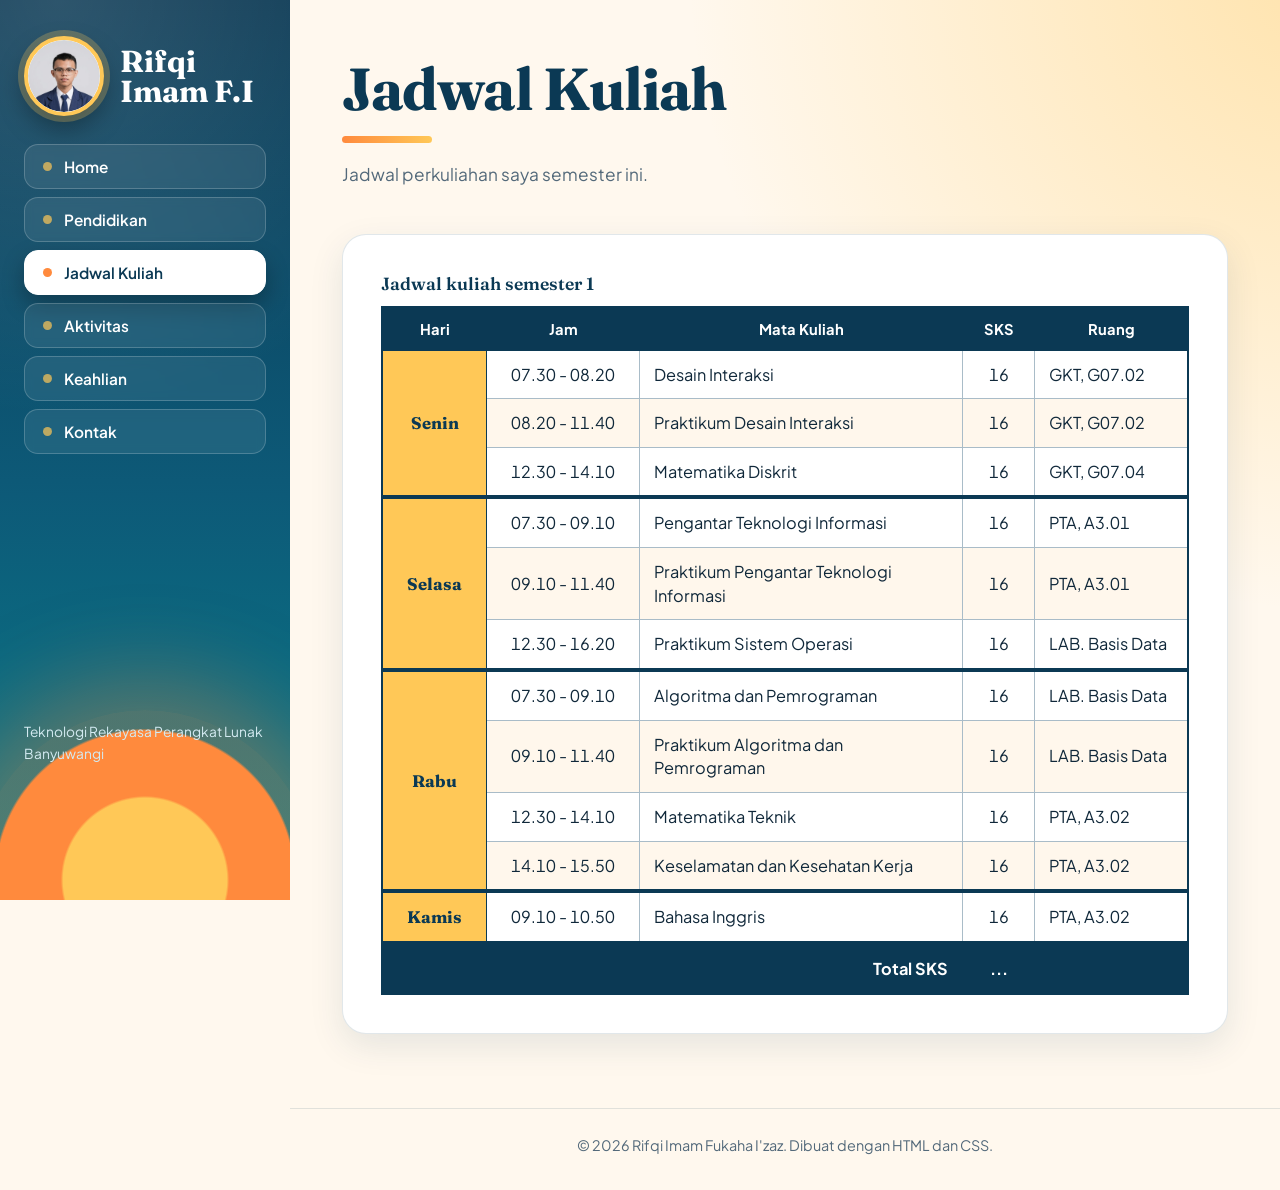
==== jadwal.html @ 82b18da4 "Add files via upload" ====
<!DOCTYPE html>
<html lang="id">
<head>
<meta charset="UTF-8">
<meta name="viewport" content="width=device-width, initial-scale=1">
<title>Jadwal Kuliah - Rifqi Imam Fukaha I'zaz</title>
<link rel="preconnect" href="https://fonts.googleapis.com">
<link rel="preconnect" href="https://fonts.gstatic.com" crossorigin>
<link href="https://fonts.googleapis.com/css2?family=Fraunces:opsz,wght@9..144,600;9..144,700&family=Plus+Jakarta+Sans:wght@400;500;600;700;800&display=swap" rel="stylesheet">
<link rel="stylesheet" href="style.css?v=3">
</head>
<body>
<header class="top">
  <div class="brand-row" style="display:flex;flex-direction:row;align-items:center;gap:16px;">
  <a class="brand" href="index.html" style="display:block;flex:none;width:80px;height:80px;min-width:80px;min-height:80px;aspect-ratio:1/1;padding:0;border-radius:50%;overflow:hidden;background:#fff;border:4px solid #ffc857;box-sizing:border-box;">
    <img src="foto.png.jpeg" alt="Logo RI" width="80" height="80" style="display:block;width:100%;height:100%;max-width:none;object-fit:cover;object-position:center 18%;border-radius:50%;">
  </a>
  <a class="brand-nama" href="index.html" style="display:block;font-family:'Fraunces',Georgia,serif;font-weight:700;font-size:1.9rem;line-height:1;color:#fff;text-decoration:none;">Rifqi Imam F.I</F></a>
  </div>
  <nav>
    <a href="index.html">Home</a>
    <a href="pendidikan.html">Pendidikan</a>
    <a href="jadwal.html" class="aktif">Jadwal Kuliah</a>
    <a href="aktivitas.html">Aktivitas</a>
    <a href="keahlian.html">Keahlian</a>
    <a href="kontak.html">Kontak</a>
  </nav>
</header>
<main>
<section class="judul"><h1>Jadwal Kuliah</h1><p>Jadwal perkuliahan saya semester ini.</p></section>
<section class="panel">
  <div class="scroll"><table class="jadwal">
    <caption>Jadwal kuliah semester 1</caption>
    <thead><tr><th>Hari</th><th>Jam</th><th>Mata Kuliah</th><th>SKS</th><th>Ruang</th></tr></thead>
    <tbody>
      <tr><td class="hari" rowspan="3">Senin</td><td class="jam">07.30 - 08.20</td><td class="mk">Desain Interaksi</td><td class="sks">16</td><td class="ruang">GKT, G07.02</td></tr>
      <tr><td class="jam">08.20 - 11.40</td><td class="mk">Praktikum Desain Interaksi</td><td class="sks">16</td><td class="ruang">GKT, G07.02</td></tr>
      <tr><td class="jam">12.30 - 14.10</td><td class="mk">Matematika Diskrit</td><td class="sks">16</td><td class="ruang">GKT, G07.04</td></tr>
    </tbody>
    <tbody>
      <tr><td class="hari" rowspan="3">Selasa</td><td class="jam">07.30 - 09.10</td><td class="mk">Pengantar Teknologi Informasi</td><td class="sks">16</td><td class="ruang">PTA, A3.01</td></tr>
      <tr><td class="jam">09.10 - 11.40</td><td class="mk">Praktikum Pengantar Teknologi Informasi</td><td class="sks">16</td><td class="ruang">PTA, A3.01</td></tr>
      <tr><td class="jam">12.30 - 16.20</td><td class="mk">Praktikum Sistem Operasi</td><td class="sks">16</td><td class="ruang">LAB. Basis Data</td></tr>
    </tbody>
    <tbody>
      <tr><td class="hari" rowspan="4">Rabu</td><td class="jam">07.30 - 09.10</td><td class="mk">Algoritma dan Pemrograman</td><td class="sks">16</td><td class="ruang">LAB. Basis Data</td></tr>
      <tr><td class="jam">09.10 - 11.40</td><td class="mk">Praktikum Algoritma dan Pemrograman</td><td class="sks">16</td><td class="ruang">LAB. Basis Data</td></tr>
      <tr><td class="jam">12.30 - 14.10</td><td class="mk">Matematika Teknik</td><td class="sks">16</td><td class="ruang">PTA, A3.02</td></tr>
      <tr><td class="jam">14.10 - 15.50</td><td class="mk">Keselamatan dan Kesehatan Kerja</td><td class="sks">16</td><td class="ruang">PTA, A3.02</td></tr>
    </tbody>
    <tbody>
      <tr><td class="hari" rowspan="1">Kamis</td><td class="jam">09.10 - 10.50</td><td class="mk">Bahasa Inggris</td><td class="sks">16</td><td class="ruang">PTA, A3.02</td></tr>
    </tbody>
    <tfoot><tr><td colspan="3" class="kanan">Total SKS</td><td class="sks">...</td><td></td></tr></tfoot>
  </table></div>
</section>
</main>
<footer>&copy; 2026 Rifqi Imam Fukaha I'zaz. Dibuat dengan HTML dan CSS.</footer>
</body>
</html>
---- style.css ----
/* ==========================================================
   WEB PRIBADI - Tema "Sunrise of Banyuwangi" (versi 2)
   Daftar isi:
   1 Variabel & mode gelap   2 Dasar          3 Sidebar + menu
   4 Tombol                  5 Hero (Home)    6 Judul halaman
   7 Panel                   8 Timeline       9 Jadwal kuliah
   10 Skill                  11 Footer        12 Animasi
   13 Responsif              14 Cetak
   ========================================================== */

/* ---------- 1. Variabel ---------- */
:root{
  color-scheme:light dark;

  /* warna merek (sama di mode terang & gelap) */
  --ocean:#0b3954;
  --sea:#087e8b;
  --sun:#ff8a3d;
  --gold:#ffc857;

  /* warna yang berubah menurut mode */
  --bg:#fff8ee;
  --glow:rgba(255,200,87,.45);
  --card:#ffffff;
  --head:#0b3954;           /* warna judul */
  --ink:#10283a;            /* warna teks */
  --muted:#53697a;
  --line:rgba(11,57,84,.12);
  --zebra:#fff7ec;
  --hov:#ffe9cf;
  --track:#e6eef1;
  --chip-bg:#e4eef3;
  --chip-ink:#0b3954;
  --tag-bg:rgba(255,138,61,.16);
  --tag-ink:#9a4308;
  --tosca-bg:rgba(8,126,139,.12);
  --shadow:0 12px 34px rgba(11,57,84,.10);

  --display:"Fraunces",Georgia,"Times New Roman",serif;
  --body:"Plus Jakarta Sans","Segoe UI",Helvetica,Arial,sans-serif;
  --side:290px;
  --radius:24px;
}
@media(prefers-color-scheme:dark){
  :root{
    --bg:#0a1b28;--glow:rgba(255,138,61,.16);--card:#112c3f;--head:#ffffff;--ink:#e6f0f5;--muted:#9fb7c6;
    --line:rgba(255,255,255,.12);--zebra:#14344a;--hov:#1d4a66;--track:#1d3b50;
    --chip-bg:#1d4560;--chip-ink:#d7eef7;--tag-bg:rgba(255,138,61,.2);--tag-ink:#ffb27a;--tosca-bg:rgba(8,126,139,.3);
    --shadow:0 12px 34px rgba(0,0,0,.35);
  }
}

/* ---------- 2. Dasar ---------- */
*{box-sizing:border-box;margin:0;padding:0}
html{scroll-behavior:smooth;scrollbar-color:var(--sea) transparent}
body{
  font-family:var(--body);font-size:1.02rem;line-height:1.75;color:var(--ink);
  background:radial-gradient(circle at 105% -5%,var(--glow),transparent 40%),var(--bg);
  background-attachment:fixed;min-height:100vh;
  display:grid;grid-template-columns:var(--side) 1fr;grid-template-rows:1fr auto;
  -webkit-font-smoothing:antialiased;
}
h1,h2,h3{font-family:var(--display);font-weight:600;line-height:1.12;letter-spacing:-.015em;text-wrap:balance}
p{max-width:66ch;margin-bottom:10px;text-wrap:pretty}
img{max-width:100%}
::selection{background:var(--sun);color:#fff}
a:focus-visible{outline:3px solid var(--sun);outline-offset:3px;border-radius:12px}

/* ---------- 3. Sidebar + tombol menu ---------- */
.top{
  grid-column:1;grid-row:1 / span 2;position:sticky;top:0;height:100vh;overflow:hidden;
  display:flex;flex-direction:column;gap:28px;padding:36px 24px;color:#fff;
  background:
    radial-gradient(circle at 20% 0%,rgba(255,255,255,.14),transparent 45%),
    linear-gradient(180deg,var(--ocean) 0%,#0d5a78 55%,var(--sea) 100%);
}
.top::before{ /* matahari terbit */
  content:"";position:absolute;left:50%;bottom:-150px;width:340px;height:340px;transform:translateX(-50%);border-radius:50%;
  background:radial-gradient(circle,var(--gold) 0 34%,var(--sun) 35% 62%,rgba(255,138,61,.28) 63% 100%);
  box-shadow:0 0 90px 30px rgba(255,138,61,.35);
}
.top::after{ /* identitas singkat */
  content:"Teknologi Rekayasa Perangkat Lunak\A Banyuwangi";white-space:pre;position:relative;z-index:1;
  margin-top:auto;margin-bottom:100px;font-size:.86rem;line-height:1.55;color:#d4ebf2;
}
.brand{
  position:relative;z-index:1;align-self:flex-start;display:grid;place-items:center;width:68px;height:68px;border-radius:50%;
  font:700 1.6rem var(--display);color:var(--ocean);text-decoration:none;background:var(--gold);
  box-shadow:0 0 0 6px rgba(255,200,87,.25),0 10px 24px rgba(0,0,0,.25);
  transition:transform .3s cubic-bezier(.3,1.6,.5,1);
}
.brand span{color:var(--sun)}
.brand:hover{transform:rotate(-10deg) scale(1.08)}

nav{position:relative;z-index:1;display:flex;flex-direction:column;gap:8px}
nav a{
  display:flex;align-items:center;gap:12px;padding:12px 18px;border-radius:14px;
  font:600 .96rem var(--body);color:#fff;text-decoration:none;
  background:rgba(255,255,255,.08);border:1px solid rgba(255,255,255,.2);backdrop-filter:blur(4px);
  transition:transform .18s,background .18s,color .18s,box-shadow .18s;
}
nav a::before{content:"";width:9px;height:9px;border-radius:50%;background:var(--gold);flex:none;opacity:.7;transition:transform .18s}
nav a:hover{background:var(--sun);color:var(--ocean);border-color:var(--sun);transform:translateX(6px);box-shadow:0 10px 22px rgba(0,0,0,.28)}
nav a:hover::before{background:var(--ocean);opacity:1;transform:scale(1.3)}
nav a:active{transform:translateX(6px) scale(.97)}
nav a.aktif{background:#fff;color:var(--ocean);border-color:#fff;box-shadow:0 10px 22px rgba(0,0,0,.28)}
nav a.aktif::before{background:var(--sun);opacity:1}

/* ---------- 4. Tombol ---------- */
.btn{
  position:relative;overflow:hidden;display:inline-block;padding:13px 28px;border-radius:999px;
  font:700 .98rem var(--body);text-decoration:none;color:var(--ocean);
  background:linear-gradient(135deg,var(--gold),var(--sun));box-shadow:0 8px 20px rgba(255,138,61,.38);
  transition:transform .18s,box-shadow .18s;
}
.btn::after{ /* kilau saat hover */
  content:"";position:absolute;top:0;left:-70%;width:45%;height:100%;transform:skewX(-20deg);
  background:linear-gradient(90deg,transparent,rgba(255,255,255,.55),transparent);transition:left .5s;
}
.btn:hover{transform:translateY(-3px);box-shadow:0 14px 28px rgba(255,138,61,.5)}
.btn:hover::after{left:130%}
.btn:active{transform:translateY(1px) scale(.97)}
.btn.ungu{background:var(--ocean);color:#fff;box-shadow:0 8px 20px rgba(11,57,84,.35)}
.btn.putih{background:transparent;color:var(--head);box-shadow:inset 0 0 0 2px var(--head)}
.btn.putih:hover{background:var(--head);color:var(--bg)}

main{grid-column:2;width:100%;max-width:1000px;justify-self:center;padding:56px 52px 40px}

/* ---------- 5. Hero (Home) ---------- */
.hero{display:grid;grid-template-columns:1.15fr 1fr;gap:56px;align-items:center;padding:6px 0 54px}
.sapa{font:700 1.05rem var(--body);color:var(--sun);margin-bottom:6px}
.hero h1{font-size:clamp(2.6rem,5.2vw,4.5rem);font-weight:700;margin-bottom:20px;color:var(--head)}
.lead{font-size:1.1rem;color:var(--muted);max-width:48ch;margin-bottom:28px}
.aksi{display:flex;flex-wrap:wrap;gap:14px;margin-bottom:30px}
.chips{display:flex;flex-wrap:wrap;gap:9px;list-style:none}
.chips li{
  font:600 .88rem var(--body);color:var(--chip-ink);padding:5px 15px;border-radius:999px;
  background:var(--tosca-bg);border:1px solid rgba(8,126,139,.3);transition:transform .18s;
}
.chips li:nth-child(even){background:var(--tag-bg);border-color:rgba(255,138,61,.4)}
.chips li:hover{transform:translateY(-3px)}

.hero-foto{position:relative;justify-self:center;width:min(100%,340px)}
.hero-foto::before{
  content:"";position:absolute;width:64%;aspect-ratio:1;right:-24%;top:-9%;border-radius:50%;z-index:-1;
  background:radial-gradient(circle,var(--gold) 0 45%,var(--sun) 46%);box-shadow:0 0 60px rgba(255,138,61,.4);
}
.hero-foto::after{
  content:"";position:absolute;width:50%;height:34px;left:-18%;bottom:5%;z-index:-1;border-radius:999px;
  background:repeating-linear-gradient(90deg,var(--sea) 0 14px,transparent 14px 28px);opacity:.4;
}
.foto{
  display:block;width:100%;aspect-ratio:4/5;object-fit:cover;background:var(--sea);
  border-radius:999px 999px 28px 28px;border:6px solid var(--card);box-shadow:0 28px 54px rgba(11,57,84,.3);
  transition:transform .4s cubic-bezier(.3,1.4,.5,1);
}
.hero-foto:hover .foto{transform:scale(1.025)}
.stiker{
  position:absolute;font:700 .85rem var(--body);color:var(--head);background:var(--card);white-space:nowrap;
  padding:6px 14px 6px 12px;border-radius:999px;box-shadow:0 10px 24px rgba(11,57,84,.22);
  animation:ambang 5s ease-in-out infinite;
}
.stiker::before{content:"";display:inline-block;width:9px;height:9px;border-radius:50%;margin-right:8px;background:var(--sun)}
.s1{top:20%;left:-34px}
.s2{bottom:18%;left:-44px;animation-delay:-1.6s}.s2::before{background:var(--sea)}
.s3{bottom:34%;right:-30px;animation-delay:-3.2s}.s3::before{background:var(--gold)}

/* ---------- 6. Judul halaman dalam ---------- */
.judul{padding:0 0 34px}
.judul h1{font-size:clamp(2.4rem,4.8vw,3.7rem);font-weight:700;color:var(--head)}
.judul h1::after{content:"";display:block;width:90px;height:7px;border-radius:7px;margin-top:14px;background:linear-gradient(90deg,var(--sun),var(--gold))}
.judul p{color:var(--muted);margin-top:16px;font-size:1.08rem}

/* ---------- 7. Panel ---------- */
.panel{
  background:var(--card);border:1px solid var(--line);border-radius:var(--radius);box-shadow:var(--shadow);
  padding:38px;margin-bottom:34px;transition:transform .25s,box-shadow .25s;
}
.panel:hover{transform:translateY(-3px);box-shadow:0 18px 44px rgba(11,57,84,.16)}
.panel h2{font-size:1.55rem;color:var(--head);margin-bottom:18px;display:flex;align-items:center;gap:12px}
.panel h2::before{content:"";width:14px;height:14px;border-radius:50%;flex:none;background:var(--sun);box-shadow:0 0 0 5px rgba(255,138,61,.22)}
.panel h2:not(:first-child){margin-top:42px}
.panel p{color:var(--muted)}
ul.daftar{margin:6px 0 0 22px}
ul.daftar li{margin-bottom:8px}
ul.daftar li::marker{color:var(--sun)}

dl{display:grid;grid-template-columns:170px 1fr}
dt,dd{padding:13px 0;border-bottom:1px solid var(--line)}
dt{font-weight:700;color:var(--sea)}
dd{transition:padding .2s}
dl dt:last-of-type,dl dd:last-of-type{border-bottom:0}

/* ---------- 8. Timeline ---------- */
.timeline{border-left:3px solid transparent;border-image:linear-gradient(180deg,var(--sea),var(--sun)) 1;margin-left:7px}
.item{position:relative;padding:0 0 28px 32px}
.item:last-child{padding-bottom:0}
.item::before{
  content:"";position:absolute;left:-10px;top:6px;width:17px;height:17px;border-radius:50%;background:var(--sun);
  box-shadow:0 0 0 5px var(--card),0 0 0 7px rgba(255,138,61,.5);transition:transform .2s;
}
.item:nth-child(even)::before{background:var(--sea);box-shadow:0 0 0 5px var(--card),0 0 0 7px rgba(8,126,139,.5)}
.item:hover::before{transform:scale(1.3)}
.tahun{display:inline-block;font:700 .82rem var(--body);color:var(--tag-ink);background:var(--tag-bg);border-radius:999px;padding:2px 13px}
.item strong{display:block;font:600 1.22rem var(--display);color:var(--head);margin-top:6px}
.item .ket{color:var(--muted)}

/* ---------- 9. Jadwal kuliah (tabel biasa) ---------- */
.scroll{overflow-x:auto}
table.jadwal{
  --luar:var(--ocean);--dalam:#a9bcc8;--tebal:var(--ocean);
  width:100%;min-width:700px;table-layout:fixed;border-collapse:collapse;border:2px solid var(--luar);
}
table.jadwal caption{caption-side:top;text-align:left;font:600 1.1rem var(--display);color:var(--head);padding-bottom:12px}

/* lebar kolom */
table.jadwal thead th:nth-child(1){width:13%}
table.jadwal thead th:nth-child(2){width:19%}
table.jadwal thead th:nth-child(3){width:40%}
table.jadwal thead th:nth-child(4){width:9%}
table.jadwal thead th:nth-child(5){width:19%}

/* garis sel */
table.jadwal th,table.jadwal td{border:1px solid var(--dalam);padding:12px 14px;vertical-align:middle;line-height:1.45}
table.jadwal thead th{background:var(--ocean);color:#fff;border-color:var(--ocean);font:700 .92rem var(--body);text-align:center}
/* PEMBATAS ANTAR HARI (garis tebal) - dibuat dari tiga sisi supaya pasti tampil */
table.jadwal tbody{border-bottom:4px solid var(--tebal)}
table.jadwal tbody tr:last-child td{border-bottom:4px solid var(--tebal)}
table.jadwal tbody + tbody tr:first-child td{border-top:4px solid var(--tebal)}
table.jadwal tfoot td{border-top:4px solid var(--tebal)}

/* tata letak isi sel */
table.jadwal td.hari{text-align:center;font:700 1.05rem var(--display);background:var(--gold);color:var(--ocean);border-right:1px solid var(--tebal);border-bottom:4px solid var(--tebal)}
table.jadwal td.jam,table.jadwal td.sks{text-align:center;white-space:nowrap}
table.jadwal td.mk,table.jadwal td.ruang{text-align:left}
table.jadwal td{font-variant-numeric:tabular-nums}
table.jadwal tbody + tbody td.hari{border-top:4px solid var(--tebal)}

/* warna baris */
table.jadwal tbody tr:nth-child(even) td:not(.hari){background:var(--zebra)}
table.jadwal tbody tr:hover td:not(.hari){background:var(--hov)}

table.jadwal tfoot td{background:var(--ocean);color:#fff;font-weight:700;border-color:var(--ocean)}
table.jadwal tfoot td.kanan{text-align:right}
table.jadwal tfoot td:nth-child(2){text-align:center}

@media(prefers-color-scheme:dark){
  table.jadwal{--luar:#6fa3bf;--dalam:#3d6b85;--tebal:#6fa3bf}
  table.jadwal thead th,table.jadwal tfoot td{background:#0d5a78;border-color:#3d6b85}
}

/* ---------- 10. Skill ---------- */
.skill{margin:22px 0}
.skill b{font-weight:700}
.skill em{float:right;font-style:normal;font-weight:700;color:var(--sea)}
.bar{height:13px;border-radius:13px;background:var(--track);overflow:hidden;margin-top:8px}
.bar i{display:block;height:100%;border-radius:13px;background:linear-gradient(90deg,var(--sea),var(--sun));
  transform-origin:left;animation:isi 1s .2s cubic-bezier(.3,.9,.3,1) both}
.skill:nth-of-type(2) .bar i{animation-delay:.32s}
.skill:nth-of-type(3) .bar i{animation-delay:.44s}
.skill:nth-of-type(4) .bar i{animation-delay:.56s}
.kontak-btn{display:flex;flex-wrap:wrap;gap:16px;margin-top:18px}

/* ---------- 11. Footer ---------- */
footer{grid-column:2;text-align:center;color:var(--muted);font-size:.9rem;padding:24px 20px 32px;border-top:1px solid var(--line)}

/* ---------- 12. Animasi ---------- */
@keyframes naik{from{opacity:0;transform:translateY(22px)}to{opacity:1;transform:none}}
@keyframes isi{from{transform:scaleX(0)}to{transform:scaleX(1)}}
@keyframes ambang{0%,100%{translate:0 0}50%{translate:0 -7px}}

.hero .sapa,.hero h1,.hero .lead,.hero .aksi,.hero .chips,.hero .hero-foto{animation:naik .75s ease-out both}
.hero h1{animation-delay:.08s}.hero .lead{animation-delay:.16s}.hero .aksi{animation-delay:.24s}
.hero .chips{animation-delay:.32s}.hero .hero-foto{animation-delay:.2s}
.judul{animation:naik .6s ease-out both}

/* panel muncul halus saat di-scroll (browser yang mendukung) */
@supports (animation-timeline:view()){
  .panel{animation:naik linear both;animation-timeline:view();animation-range:entry 0% entry 35%}
}

/* ---------- 13. Responsif ---------- */
@media(max-width:960px){
  body{display:block}
  .top{position:static;height:auto;flex-direction:row;flex-wrap:wrap;align-items:center;gap:16px;padding:18px 20px}
  .top::before,.top::after{display:none}
  .brand{width:52px;height:52px;font-size:1.25rem}
  nav{flex-direction:row;flex-wrap:wrap;gap:8px}
  nav a{padding:8px 15px;font-size:.9rem}
  nav a::before{display:none}
  nav a:hover{transform:translateY(-2px)}
  main{padding:34px 20px 20px}
  .hero{grid-template-columns:1fr;gap:66px}
  .hero-foto{width:min(78%,320px)}
}
@media(max-width:560px){
  body{font-size:1rem}
  dl{grid-template-columns:1fr}
  dt{border-bottom:0;padding-bottom:0}
  .panel{padding:24px}
  .panel:hover{transform:none}
  .s1{left:-14px}.s2{left:-14px}.s3{right:-10px}
}
@media(prefers-reduced-motion:reduce){
  *,*::before,*::after{animation:none!important;transition:none!important}
  html{scroll-behavior:auto}
}

/* ---------- 14. Cetak ---------- */
@media print{
  .top,.aksi,.kontak-btn{display:none}
  body{display:block;background:#fff;color:#000}
  .panel,.scroll{box-shadow:none;animation:none}
}

/* ---------- Kartu profil (Home) ---------- */
dl.kartu{display:grid;grid-template-columns:repeat(2,1fr);gap:16px}
dl.kartu > div{
  position:relative;padding:16px 18px 16px 22px;border-radius:16px;
  background:color-mix(in srgb,var(--sea) 7%,var(--card));border:1px solid var(--line);
  transition:transform .2s,box-shadow .2s;
}
dl.kartu > div::before{ /* garis aksen di kiri */
  content:"";position:absolute;left:0;top:14px;bottom:14px;width:5px;border-radius:0 5px 5px 0;background:var(--sea);
}
dl.kartu > div:nth-child(even)::before{background:var(--sun)}
dl.kartu > div:hover{transform:translateY(-3px);box-shadow:var(--shadow)}
dl.kartu .wide{grid-column:1 / -1}
dl.kartu dt,dl.kartu dd{padding:0;border:0}
dl.kartu dt{font:700 .78rem var(--body);letter-spacing:.06em;text-transform:uppercase;color:var(--muted);margin-bottom:4px}
dl.kartu dd{font-weight:600;color:var(--head);line-height:1.45}
dl.kartu .nama dd{font:700 clamp(1.4rem,3vw,1.9rem) var(--display)}
dl.kartu .cita{background:linear-gradient(135deg,rgba(255,200,87,.35),rgba(255,138,61,.22));border-color:rgba(255,138,61,.4)}
dl.kartu .cita::before{background:var(--sun)}
dl.kartu .cita dd{font:700 1.2rem var(--display)}
.tag{display:inline-block;margin:2px 6px 2px 0;font:600 .86rem var(--body);color:var(--chip-ink);
  background:var(--tosca-bg);border:1px solid rgba(8,126,139,.3);border-radius:999px;padding:3px 14px}
.tag:nth-child(even){background:var(--tag-bg);border-color:rgba(255,138,61,.4)}
@media(max-width:620px){dl.kartu{grid-template-columns:1fr}}

/* ---------- Logo gambar di sidebar (bingkai bulat) ---------- */
.brand{
  position:relative;z-index:1;align-self:flex-start;flex:none;
  display:block;width:80px;height:80px;min-width:80px;min-height:80px;aspect-ratio:1/1;padding:0;border-radius:50%;overflow:hidden;
  background:#fff;                                   /* latar putih bila logo transparan */
  border:4px solid var(--gold);                      /* bingkai emas */
  box-shadow:0 0 0 6px rgba(255,200,87,.25),         /* cincin luar */
             0 12px 26px rgba(0,0,0,.35);            /* bayangan */
  transition:transform .3s cubic-bezier(.3,1.6,.5,1),box-shadow .3s;
}
.brand img{
  display:block;width:100%;height:100%;max-width:none;
  object-fit:cover;object-position:center 18%;       /* mengisi bulatan; fokus ke bagian atas (wajah) */
  border-radius:50%;
}
.brand:hover{
  transform:rotate(-6deg) scale(1.07);
  box-shadow:0 0 0 6px rgba(255,138,61,.45),0 16px 30px rgba(0,0,0,.4);
}
.brand:focus-visible{outline:3px solid var(--sun);outline-offset:6px}

@media(max-width:960px){
  .brand{width:56px;height:56px;min-width:56px;min-height:56px;border-width:3px;box-shadow:0 0 0 4px rgba(255,200,87,.25),0 8px 18px rgba(0,0,0,.3)}
}
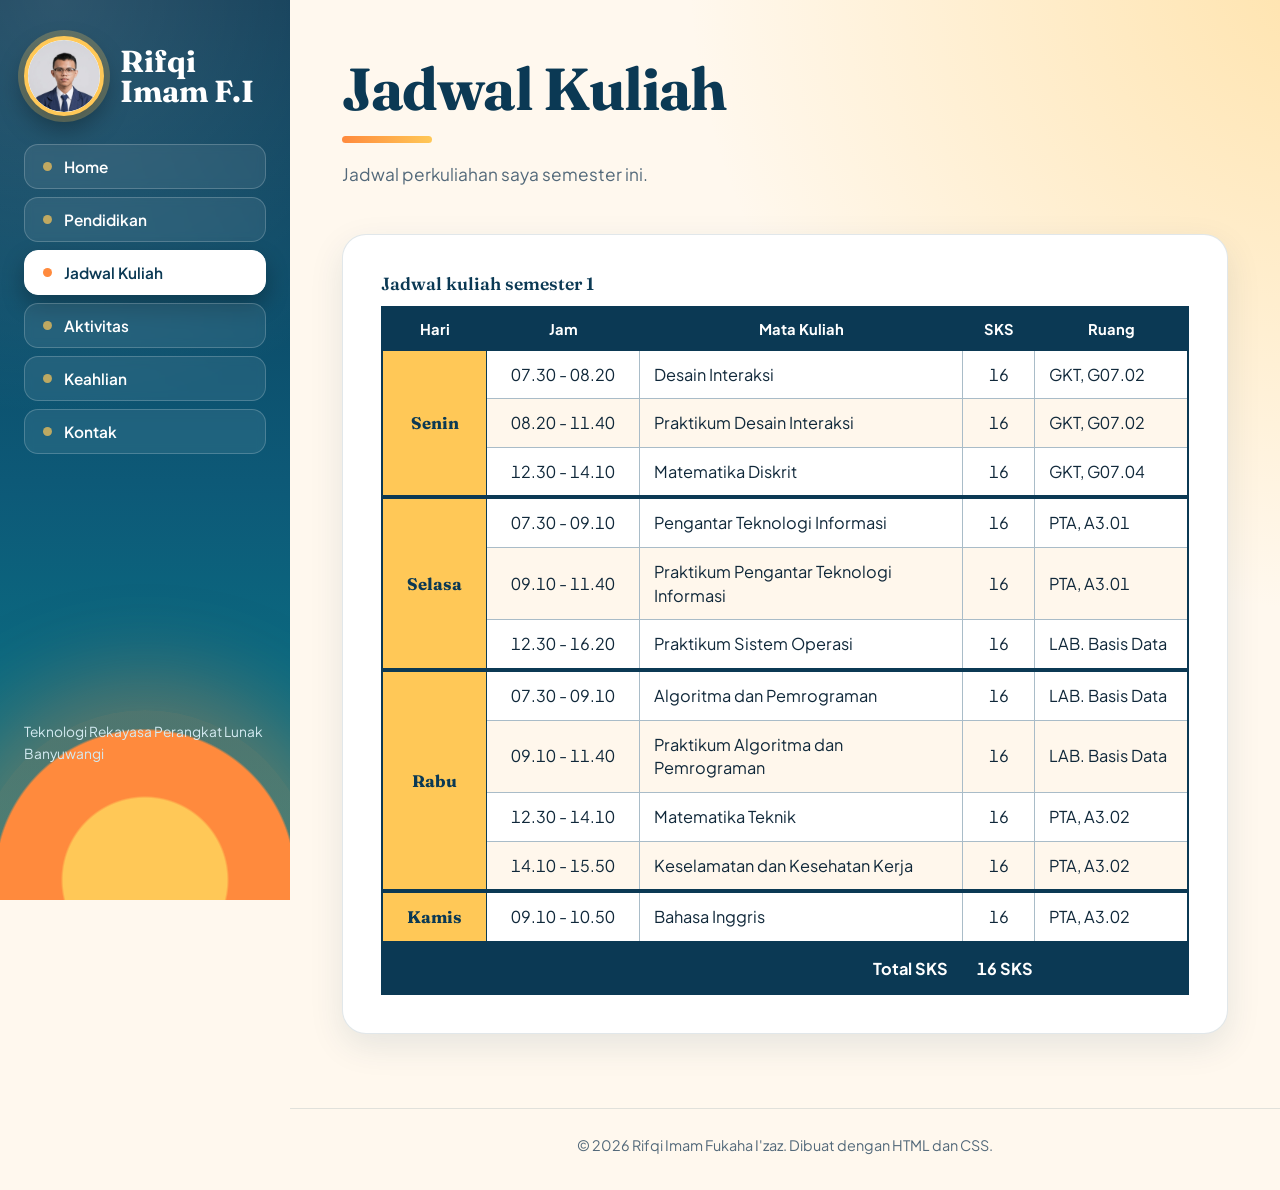
==== commit 6cca173b: "jadwal.html" ====
--- a/jadwal.html
+++ b/jadwal.html
@@ -51,10 +51,10 @@
     <tbody>
       <tr><td class="hari" rowspan="1">Kamis</td><td class="jam">09.10 - 10.50</td><td class="mk">Bahasa Inggris</td><td class="sks">16</td><td class="ruang">PTA, A3.02</td></tr>
     </tbody>
-    <tfoot><tr><td colspan="3" class="kanan">Total SKS</td><td class="sks">...</td><td></td></tr></tfoot>
+    <tfoot><tr><td colspan="3" class="kanan">Total SKS</td><td class="sks">16 SKS</td><td></td></tr></tfoot>
   </table></div>
 </section>
 </main>
 <footer>&copy; 2026 Rifqi Imam Fukaha I'zaz. Dibuat dengan HTML dan CSS.</footer>
 </body>
-</html>+</html>
